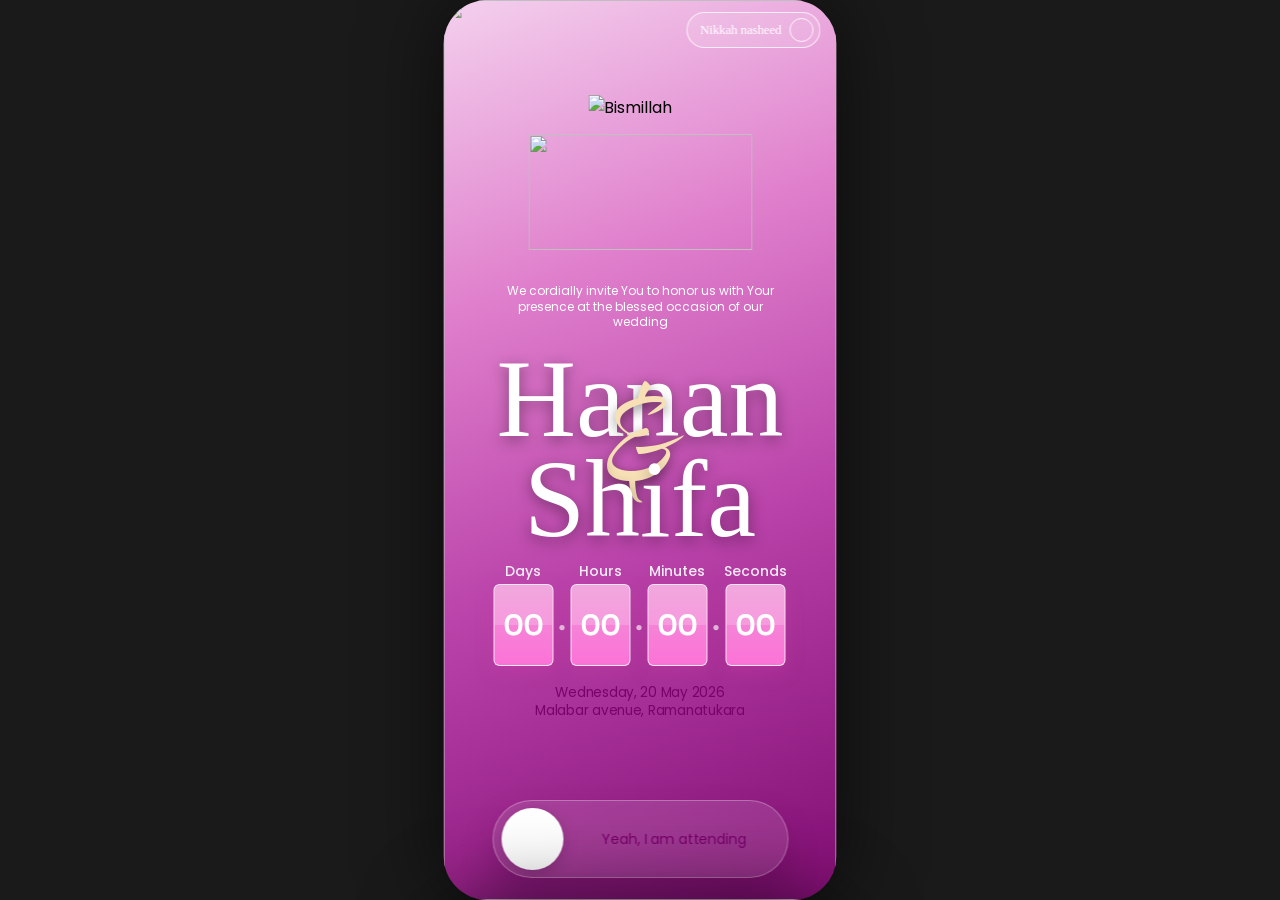
==== index.html @ 97c7c891 "Update" ====
<!DOCTYPE html>
<html lang="en">
<head>
  <meta charset="UTF-8" />
  <meta name="viewport" content="width=device-width, initial-scale=1.0, maximum-scale=1.0, user-scalable=no" />
  <meta name="theme-color" content="#f5c6e8" />
  <title>Hanan &amp; Shifa | Wedding Invitation</title>
  <link rel="preconnect" href="https://fonts.googleapis.com">
  <link rel="preconnect" href="https://fonts.gstatic.com" crossorigin>
  <link href="https://fonts.googleapis.com/css2?family=Comforter&family=Poppins:wght@300;400;500;600&family=Sora:wght@600&display=swap" rel="stylesheet">
  <link rel="stylesheet" href="css/wedding.css" />
</head>
<body>

  <!-- ═══════════════════════════════════════
       PAGE 1 — SPLASH / HERO
  ═══════════════════════════════════════ -->
  <section id="splash" class="page">

    <div class="splash-bg">
      <img src="assets/splash-bg.jpg" alt="" aria-hidden="true" class="splash-bg-img" />
      <div class="splash-overlay"></div>
    </div>

    <!-- Music pill (top-right) -->
    <button class="music-pill" id="musicPill" aria-label="Play Nikkah Nasheed">
      <span class="music-pill-label">Nikkah nasheed</span>
      <span class="music-pill-btn">
        <i data-lucide="music-2" class="mp-icon icon-play" width="12" height="12"></i>
        <i data-lucide="pause" class="mp-icon icon-pause" width="12" height="12"></i>
      </span>
    </button>

    <!-- Bismillah calligraphy — Figma y=80, w=104 -->
    <div class="bismillah splash-enter" style="--delay:0.15s">
      <img src="assets/bismillah.svg" alt="Bismillah ir-Rahman ir-Raheem" class="bismillah-img" />
    </div>

    <!-- Malayalam title logo — Figma y=119, w=224, h=116 -->
    <div class="splash-title-logo splash-enter" style="--delay:0.3s">
      <img src="assets/malayalam-logo.svg" alt="" class="splash-title-img" />
    </div>

    <!-- Invite text — Figma y=268, Poppins 12px -->
    <p class="splash-invite splash-enter" style="--delay:0.4s">
      We cordially invite You to honor us with Your presence at the blessed occasion of our wedding
    </p>

    <!-- Groom name — Figma y=314, Astonia Regular ~40px -->
    <div class="splash-groom splash-enter" style="--delay:0.5s">
      <span>Hanan</span>
    </div>

    <!-- "&" badge -->
    <div class="splash-weds-wrap splash-enter" style="--delay:0.6s">
      <span class="splash-weds">&amp;</span>
    </div>

    <!-- Bride name — Figma y=437, Astonia Regular ~40px -->
    <p class="splash-bride splash-enter" style="--delay:0.65s">Shifa</p>

    <!-- Countdown timer — Figma y=526 -->
    <div class="countdown splash-enter" id="countdown" style="--delay:0.8s">
      <div class="count-unit">
        <span class="count-label">Days</span>
        <div class="count-box"><span id="cd-days">00</span></div>
      </div>
      <span class="count-sep">
        <svg width="7" height="7" viewBox="0 0 8 8"><circle cx="4" cy="4" r="3" fill="white" opacity="0.7"/></svg>
      </span>
      <div class="count-unit">
        <span class="count-label">Hours</span>
        <div class="count-box"><span id="cd-hours">00</span></div>
      </div>
      <span class="count-sep">
        <svg width="7" height="7" viewBox="0 0 8 8"><circle cx="4" cy="4" r="3" fill="white" opacity="0.7"/></svg>
      </span>
      <div class="count-unit">
        <span class="count-label">Minutes</span>
        <div class="count-box"><span id="cd-mins">00</span></div>
      </div>
      <span class="count-sep">
        <svg width="7" height="7" viewBox="0 0 8 8"><circle cx="4" cy="4" r="3" fill="white" opacity="0.7"/></svg>
      </span>
      <div class="count-unit">
        <span class="count-label">Seconds</span>
        <div class="count-box"><span id="cd-secs">00</span></div>
      </div>
    </div>

    <!-- Date + venue — Figma y=646/666 -->
    <div class="event-meta splash-enter" style="--delay:1s">
      <p class="event-date">Wednesday, 20 May 2026</p>
      <p class="event-venue">Malabar avenue, Ramanatukara</p>
    </div>

    <!-- Swipe CTA -->
    <div class="swipe-wrap splash-enter" style="--delay:1.2s">
      <div class="swipe-track" id="swipeTrack" role="button" aria-label="Swipe right to confirm attendance">
        <div class="swipe-thumb" id="swipeThumb">
          <i data-lucide="chevron-right" width="28" height="28" style="color:#780269"></i>
        </div>
        <span class="swipe-label" id="swipeLabel">Yeah, I am attending</span>
        <div class="swipe-fill" id="swipeFill"></div>
      </div>
    </div>

    <!-- Floating petals -->
    <div class="petals" aria-hidden="true">
      <span class="petal" style="--x:10%;--delay:0s;--dur:6s"></span>
      <span class="petal" style="--x:25%;--delay:1.5s;--dur:7s"></span>
      <span class="petal" style="--x:50%;--delay:0.8s;--dur:8s"></span>
      <span class="petal" style="--x:70%;--delay:2s;--dur:5.5s"></span>
      <span class="petal" style="--x:85%;--delay:0.3s;--dur:7.5s"></span>
    </div>

  </section>

  <!-- ═══════════════════════════════════════
       PAGE 2 — DETAILS
  ═══════════════════════════════════════ -->
  <section id="details" class="page page-details" aria-hidden="true">

    <!-- Hero top -->
    <div class="details-hero">
      <img src="assets/details-hero-bg.jpg" alt="" aria-hidden="true" class="details-hero-bg" />
      <div class="details-hero-overlay"></div>

      <!-- Music pill -->
      <button class="music-pill music-pill-details" id="musicPillDetails" aria-label="Toggle music">
        <span class="music-pill-label">Nikkah nasheed</span>
        <span class="music-pill-btn">
          <i data-lucide="music-2" class="mp-icon icon-play" width="12" height="12"></i>
          <i data-lucide="pause" class="mp-icon icon-pause" width="12" height="12"></i>
        </span>
      </button>

      <!-- Groom name — Astonia Regular, centered -->
      <div class="dh-groom">
        <span>Hanan</span>
      </div>

      <!-- "&" badge -->
      <div class="dh-weds-wrap">
        <span class="dh-weds">&amp;</span>
      </div>

      <!-- Bride name — Astonia Regular, centered -->
      <p class="dh-bride">Shifa</p>

      <!-- Sparkle divider -->
      <div class="dh-divider-row">
        <div class="dh-divider-line"></div>
        <span class="dh-sparkle-star">✦</span>
        <div class="dh-divider-line"></div>
      </div>
    </div>

    <!-- Scrollable content card -->
    <div class="details-sheet">

      <!-- Save the date card -->
      <div class="save-date-card">
        <div class="sdt-ornament">
          <div class="sdt-line"></div>
          <span class="sdt-sparkle">✦</span>
          <div class="sdt-line"></div>
        </div>
        <p class="sdt-eyebrow">Save the Date</p>
        <p class="sdt-date">Wednesday, 20 May 2026</p>
        <p class="sdt-venue-hint">NK Auditorium, Alanallur</p>
        <a href="https://calendar.google.com/calendar/render?action=TEMPLATE&text=Hanan+%26+Shifa+Wedding&dates=20260520T120000Z/20260520T150000Z&details=Nikah+ceremony&location=NK+Auditorium,+Alanallur" target="_blank" class="sdt-cal-btn" rel="noopener">
          <i data-lucide="calendar" width="15" height="15"></i>
          Add to Calendar
        </a>
      </div>

      <!-- ── Venue ── -->
      <div class="card-section stagger-child">
        <h2 class="section-heading">Venue</h2>
        <div class="info-card venue-elegant">
          <div class="venue-top">
            <div class="venue-pin-circle">
              <i data-lucide="map-pin" width="18" height="18"></i>
            </div>
            <div class="venue-text">
              <h3 class="venue-name">NK Auditorium</h3>
              <p class="venue-addr">Alanallur, Palakkad · Kerala, India</p>
            </div>
          </div>
          <div class="venue-sep"></div>
          <div class="venue-time">
            <i data-lucide="clock" width="14" height="14" style="color:#516271"></i>
            <span>5:30 PM – 8:30 PM · Wednesday, 20 May 2026</span>
          </div>
          <a href="https://www.google.com/maps/place/NK+Auditorium/@11.0165464,76.3428515,14333m/data=!3m1!1e3!4m10!1m2!2m1!1salanallur+auditorium!3m6!1s0x3ba7d3686f587205:0x6445c3e30ff74d27!8m2!3d11.0065785!4d76.3511181!15sChRhbGFuYWxsdXIgYXVkaXRvcml1bVoWIhRhbGFuYWxsdXIgYXVkaXRvcml1bZIBCmF1ZGl0b3JpdW2aASNDaFpEU1VoTk1HOW5TMFZKUTBGblNVTmxjazQyYzAxQkVBReABAPoBBAgAEEc!16s%2Fg%2F124yqxq66?entry=ttu&g_ep=EgoyMDI2MDcwNi4wIKXMDSoASAFQAw%3D%3D" target="_blank" rel="noopener" class="directions-btn-full">
            <i data-lucide="navigation" width="15" height="15"></i>
            Get Directions
          </a>
        </div>
      </div>

      <!-- ── For Enquiry ── -->
      <div class="card-section stagger-child">
        <h2 class="section-heading">For Enquiry</h2>

        <div class="info-card contact-full">
          <div class="contact-meta">
            <h3 class="contact-name">Ibrahim Khan</h3>
            <p class="contact-role">Event Manager</p>
            <a href="tel:+919876543210" class="contact-phone">+91 9876 543 210</a>
          </div>
          <a href="tel:+919876543210" class="phone-btn primary" aria-label="Call Ibrahim Khan">
            <i data-lucide="phone" width="20" height="20"></i>
          </a>
        </div>

        <div class="contact-grid">
          <div class="info-card contact-center">
            <h3 class="contact-name">Zainab Ali</h3>
            <p class="contact-role">Catering Lead</p>
            <a href="tel:+919876543211" class="contact-phone">+91 9876 543 211</a>
            <a href="tel:+919876543211" class="phone-btn outline" aria-label="Call Zainab Ali">
              <svg width="20" height="20" viewBox="0 0 24 24" fill="none" stroke="currentColor" stroke-width="1.8" stroke-linecap="round" stroke-linejoin="round">
                <path d="M22 16.92v3a2 2 0 01-2.18 2 19.79 19.79 0 01-8.63-3.07 19.5 19.5 0 01-6-6 19.79 19.79 0 01-3.07-8.67A2 2 0 014 2h3a2 2 0 012 1.72c.127.96.361 1.903.7 2.81a2 2 0 01-.45 2.11L8.09 9.91a16 16 0 006 6l1.27-1.27a2 2 0 012.11-.45c.907.339 1.85.573 2.81.7A2 2 0 0122 16.92z"/>
              </svg>
            </a>
          </div>
          <div class="info-card contact-center">
            <h3 class="contact-name">Omar Farooq</h3>
            <p class="contact-role">Transport Co-ordinator</p>
            <a href="tel:+919876543212" class="contact-phone">+91 9876 543 212</a>
            <a href="tel:+919876543212" class="phone-btn outline" aria-label="Call Omar Farooq">
              <svg width="20" height="20" viewBox="0 0 24 24" fill="none" stroke="currentColor" stroke-width="1.8" stroke-linecap="round" stroke-linejoin="round">
                <path d="M22 16.92v3a2 2 0 01-2.18 2 19.79 19.79 0 01-8.63-3.07 19.5 19.5 0 01-6-6 19.79 19.79 0 01-3.07-8.67A2 2 0 014 2h3a2 2 0 012 1.72c.127.96.361 1.903.7 2.81a2 2 0 01-.45 2.11L8.09 9.91a16 16 0 006 6l1.27-1.27a2 2 0 012.11-.45c.907.339 1.85.573 2.81.7A2 2 0 0122 16.92z"/>
              </svg>
            </a>
          </div>
        </div>
      </div>

      <!-- ── How to Reach ── -->
      <div class="card-section stagger-child">
        <h2 class="section-heading">How to Reach</h2>
        <div class="transport-accordion">

          <div class="accordion-item">
            <button class="accordion-header" aria-expanded="false">
              <span class="transport-icon">
                <i data-lucide="plane" width="20" height="20"></i>
              </span>
              <span class="transport-title">By Air</span>
              <i data-lucide="chevron-down" class="accordion-chevron" width="18" height="18"></i>
            </button>
            <div class="accordion-body">
              <div class="accordion-inner">
                <ul class="transport-list">
                  <li>Nearest airport: <span class="t-highlight">Calicut International Airport (CCJ)</span></li>
                  <li>Distance: <span class="t-highlight">65 km · ~2 hrs drive</span></li>
                  <li>Recommended: App-based taxi or local taxi</li>
                </ul>
              </div>
            </div>
          </div>

          <div class="accordion-item">
            <button class="accordion-header" aria-expanded="false">
              <span class="transport-icon">
                <i data-lucide="train-front" width="20" height="20"></i>
              </span>
              <span class="transport-title">By Train</span>
              <i data-lucide="chevron-down" class="accordion-chevron" width="18" height="18"></i>
            </button>
            <div class="accordion-body">
              <div class="accordion-inner">
                <ul class="transport-list">
                  <li>Nearest station: <span class="t-highlight">Melattur Railway Station</span></li>
                  <li>Distance: <span class="t-highlight">15 km · ~30 min drive</span></li>
                  <li>Recommended: App-based taxi or local auto-rickshaw</li>
                </ul>
              </div>
            </div>
          </div>

          <div class="accordion-item">
            <button class="accordion-header" aria-expanded="false">
              <span class="transport-icon">
                <i data-lucide="bus" width="20" height="20"></i>
              </span>
              <span class="transport-title">By Bus</span>
              <i data-lucide="chevron-down" class="accordion-chevron" width="18" height="18"></i>
            </button>
            <div class="accordion-body">
              <div class="accordion-inner">
                <ul class="transport-list">
                  <li>Nearest bus stand: <span class="t-highlight">Alanallur Bus Stand</span></li>
                  <li>Distance: <span class="t-highlight">1 km · ~3 min drive</span></li>
                  <li>Recommended: Local auto-rickshaw or walking</li>
                </ul>
              </div>
            </div>
          </div>

        </div>
      </div>

      <!-- ── Photo Gallery ── -->
      <div class="card-section">
        <h2 class="section-heading">Photo Gallery</h2>
        <div class="info-card selfie-card">

          <!-- Gradient header with animated face-scan rings -->
          <div class="selfie-header">
            <div class="selfie-scan-wrap">
              <span class="kwik-ring kwik-ring-1"></span>
              <span class="kwik-ring kwik-ring-2"></span>
              <i data-lucide="scan-face" width="28" height="28" class="kwik-face-icon"></i>
            </div>
          </div>

          <!-- Body -->
          <div class="selfie-body">
            <h3 class="selfie-headline">Your face,<br>your memories</h3>
            <p class="selfie-sub">Take a quick selfie after the wedding and our smart gallery will find every photo you appear in — delivered straight to your phone, no searching needed.</p>

            <input type="file" id="selfieUpload" accept="image/*" style="display: none;" />
            <input type="file" id="liveSelfieUpload" accept="image/*" capture="user" style="display: none;" />
            
            <div class="selfie-buttons">
              <button class="selfie-cta" id="uploadImageBtn">
                <i data-lucide="image" width="17" height="17"></i>
                Upload image
              </button>
              <button class="selfie-cta outline" id="liveSelfieBtn">
                <i data-lucide="camera" width="17" height="17"></i>
                Upload live selfie
              </button>
            </div>
            <div id="selfieResult" style="display: none; margin-top: 15px; font-size: 14px; color: #fff;"></div>

            <p class="selfie-note">Upload a selfie to find your photos!</p>
          </div>

        </div>
      </div>

      <!-- ── Downloads ── -->
      <div class="card-section stagger-child">
        <h2 class="section-heading">Downloads</h2>
        <div class="download-grid">
          <div class="info-card download-card">
            <div class="download-preview">
              <img src="assets/wedding-card.png" alt="Wedding card preview" class="download-thumb" />
            </div>
            <p class="download-label">Wedding card</p>
            <button class="download-btn">Download card</button>
          </div>
          <div class="info-card download-card">
            <div class="download-preview">
              <img src="./save_the_date_thumbnail.png" alt="Save the date video preview" class="download-thumb" />
            </div>
            <p class="download-label">Save the date video</p>
            <button class="download-btn">Download video</button>
          </div>
        </div>
      </div>

      <footer class="wedding-footer">
        <p>With love &amp; prayers</p>
        <p class="footer-names">Hanan &amp; Shifa</p>
      </footer>

    </div><!-- /details-sheet -->
  </section>

  <!-- Background music — place the MP3 at wedding/audio/nikah-nasheed.mp3 -->
  <audio id="bgMusic" loop preload="auto">
    <source src="audio/nikah-nasheed.mp3" type="audio/mpeg" />
  </audio>

  <!-- ── Camera Modal ── -->
  <div id="cameraModal" class="camera-modal" aria-hidden="true">
    <div class="camera-modal-content">
      <div class="camera-header">
        <h3>Take a Selfie</h3>
        <button id="closeCameraBtn" class="close-camera" aria-label="Close camera">
          <i data-lucide="x" width="20" height="20"></i>
        </button>
      </div>
      <div class="camera-view-container">
        <video id="cameraVideo" autoplay playsinline></video>
      </div>
      <div class="camera-controls">
        <button id="captureBtn" class="capture-btn" aria-label="Capture photo">
          <div class="capture-btn-inner"></div>
        </button>
      </div>
      <canvas id="cameraCanvas" style="display: none;"></canvas>
    </div>
  </div>

  <script src="https://unpkg.com/lucide@latest/dist/umd/lucide.min.js"></script>
  <script src="js/wedding.js"></script>
</body>
</html>
---- css/wedding.css ----
/* ══════════════════════════════════════════
   WEDDING WEBSITE — STYLES
   Mohammed Abdul Razak & Henna Shireen
   20 May 2026 · Malabar Avenue Auditorium
══════════════════════════════════════════ */

/* ── Astonia (place Astonia-JRD9m.otf in fonts/) ── */
@font-face {
  font-family: 'Astonia';
  src: url('../fonts/Astonia-JRD9m.otf') format('opentype');
  font-weight: 400;
  font-style: normal;
  font-display: swap;
}

/* ── Apple Garamond (local font files) ───── */
@font-face {
  font-family: 'AppleGaramond';
  src: url('../fonts/AppleGaramond-Light.ttf') format('truetype');
  font-weight: 300; font-style: normal; font-display: swap;
}
@font-face {
  font-family: 'AppleGaramond';
  src: url('../fonts/AppleGaramond-LightItalic.ttf') format('truetype');
  font-weight: 300; font-style: italic; font-display: swap;
}
@font-face {
  font-family: 'AppleGaramond';
  src: url('../fonts/AppleGaramond.ttf') format('truetype');
  font-weight: 400; font-style: normal; font-display: swap;
}
@font-face {
  font-family: 'AppleGaramond';
  src: url('../fonts/AppleGaramond-Italic.ttf') format('truetype');
  font-weight: 400; font-style: italic; font-display: swap;
}
@font-face {
  font-family: 'AppleGaramond';
  src: url('../fonts/AppleGaramond-Bold.ttf') format('truetype');
  font-weight: 700; font-style: normal; font-display: swap;
}
@font-face {
  font-family: 'AppleGaramond';
  src: url('../fonts/AppleGaramond-BoldItalic.ttf') format('truetype');
  font-weight: 700; font-style: italic; font-display: swap;
}

/* ── Design Tokens ───────────────────────── */
:root {
  --primary:      #780269;
  --primary-dark: #5a0050;
  --pink-light:   #ed94d5;
  --pink-dark:    #fc72d7;
  --text-dark:    #171717;
  --text-body:    #516271;
  --card-bg:      #f6f6f6;
  --border:       #e3e3e3;

  --font-serif:    'AppleGaramond', 'Apple Garamond', 'Cormorant Garamond', Garamond, Georgia, serif;
  --font-sans:     'Poppins', -apple-system, BlinkMacSystemFont, sans-serif;
  --font-astonia:  'Astonia', 'AppleGaramond', Georgia, serif;
  --font-comforter: 'Comforter', cursive;

  --radius-sm:    6px;
  --radius-md:    12px;
  --radius-pill:  999px;

  --shadow-float: 0 18px 32px rgba(82,0,72,0.28);
  --ease-ios:     cubic-bezier(0.32, 0.72, 0, 1);
}

/* ── Reset ───────────────────────────────── */
*, *::before, *::after { box-sizing: border-box; margin: 0; padding: 0; }
html, body {
  height: 100%; height: 100dvh;
  overflow: hidden;
  font-family: var(--font-sans);
  -webkit-font-smoothing: antialiased;
  background: #e8b4df;
}
a { text-decoration: none; color: inherit; }
button { border: none; background: none; cursor: pointer; font-family: inherit; }
img { display: block; }

/* ════════════════════════════════════════════
   PAGE STACK
════════════════════════════════════════════ */
.page {
  position: fixed;
  inset: 0;
  width: 100%;
  height: 100%;
  height: 100dvh;
}

/* Details starts off-screen below */
#details {
  overflow-y: auto;
  -webkit-overflow-scrolling: touch;
  overscroll-behavior: contain;
  transform: translateY(100%);
  transition: transform 0.9s var(--ease-ios);
}
#details.revealed { transform: translateY(0); }
#details::-webkit-scrollbar { width: 0; }

/* ════════════════════════════════════════════
   SPLASH PAGE — ABSOLUTE LAYOUT
   Pixel positions match Figma frame (393×862)
════════════════════════════════════════════ */
#splash { display: block; overflow: hidden; }

/* ── Background ──────────────────────────── */
.splash-bg {
  position: absolute;
  inset: 0;
  z-index: 0;
  /* Gradient fallback if image fails to load */
  background: linear-gradient(160deg, #f5d5ef 0%, #e080cc 30%, #b840a8 60%, #780269 100%);
}
.splash-bg-img {
  width: 100%;
  height: 100%;
  object-fit: cover;
  object-position: center top;
}
.splash-overlay {
  position: absolute;
  inset: 0;
  background: linear-gradient(180deg,
    rgba(220,130,210,0.06) 0%,
    rgba(220,130,210,0.04) 60%,
    rgba(200,100,190,0.12) 100%);
}

/* ── Z-layer for all content ─────────────── */
#splash > *:not(.splash-bg):not(.petals) {
  position: absolute;
  z-index: 2;
}

/* ── Music Pill (top-right) ──────────────── */
.music-pill {
  top: calc(max(env(safe-area-inset-top, 0px), 4px) + 8px);
  right: 16px;
  display: flex;
  align-items: center;
  gap: 8px;
  padding: 5px 6px 5px 12px;
  border-radius: var(--radius-pill);
  border: 1px solid rgba(255,255,255,0.75);
  background: rgba(255,255,255,0.12);
  backdrop-filter: blur(10px);
  -webkit-backdrop-filter: blur(10px);
  color: #fff;
  transition: background 0.25s;
}
.music-pill:active { background: rgba(255,255,255,0.22); }
.music-pill-label {
  font-family: var(--font-serif);
  font-size: 13px;
  font-weight: 400;
  letter-spacing: -0.01em;
  white-space: nowrap;
}
.music-pill-btn {
  display: flex;
  align-items: center;
  justify-content: center;
  width: 24px;
  height: 24px;
  border-radius: 50%;
  border: 0.75px solid rgba(255,255,255,0.85);
  flex-shrink: 0;
}
/* Icon toggle */
.music-pill .icon-play   { display: block; }
.music-pill .icon-pause  { display: none; }
.music-pill.playing .icon-play   { display: none; }
.music-pill.playing .icon-pause  { display: block; animation: breathe 2s ease-in-out infinite; }

@keyframes breathe {
  0%,100% { opacity: 1; }
  50%      { opacity: 0.55; }
}

/* ── Bismillah ───────────────────────────── */
/*  Figma: y=80, w=104, h=27                   */
.bismillah {
  top: calc(max(env(safe-area-inset-top, 0px), 54px) + 41px); /* Figma y=80 + 15 breathing */
  left: 50%;
  transform: translateX(-50%);
  width: 104px;
  height: 27px;
}
.bismillah-img {
  width: 104px;
  height: 27px;
  object-fit: contain;
  object-position: center;
}

/* ── Malayalam title logo ────────────────── */
/*  Figma: y=119, w=224, h=116                 */
.splash-title-logo {
  top: calc(max(env(safe-area-inset-top, 0px), 54px) + 80px); /* Figma y=119 + 15 */
  left: 50%;
  transform: translateX(-50%);
  width: 224px;
  height: 116px;
}
.splash-title-img {
  width: 224px;
  height: 116px;
  object-fit: contain;
}

/* ── Invite text ─────────────────────────── */
/*  Figma: y=268, Poppins Regular 12px         */
.splash-invite {
  top: calc(max(env(safe-area-inset-top, 0px), 54px) + 229px); /* Figma y=268 + 15 */
  left: 50%;
  transform: translateX(-50%);
  width: min(298px, calc(100% - 32px));
  font-family: var(--font-sans);
  font-size: 12px;
  font-weight: 400;
  color: #fff;
  text-align: center;
  line-height: 1.3;
}

/* ── Groom name ──────────────────────────── */
/*  Figma: y=314, Astonia Regular ~40px        */
.splash-groom {
  top: calc(max(env(safe-area-inset-top, 0px), 54px) + 290px); /* Pushed down to clear the invite text */
  left: 50%;
  transform: translateX(-50%);
  display: flex;
  flex-direction: column;
  align-items: center;
  font-family: var(--font-astonia);
  font-size: clamp(70px, 18vw, 110px); /* Massive font size */
  font-weight: 400;
  color: #fff;
  text-align: center;
  line-height: 1;
  white-space: nowrap;
  z-index: 2;
  text-shadow: 0 4px 15px rgba(0, 0, 0, 0.4);
}

.splash-weds-wrap {
  top: calc(max(env(safe-area-inset-top, 0px), 54px) + 340px); /* Very tight gap */
  left: 50%;
  transform: translateX(-50%);
  display: flex;
  align-items: center;
  justify-content: center;
  width: auto;
  height: auto;
  z-index: 3;
}
.splash-weds-bar {
  display: none;
}
.splash-weds {
  position: relative;
  font-family: var(--font-comforter);
  font-size: clamp(80px, 22vw, 120px); /* Massive size */
  color: #f7e0b5; /* cream/gold color */
  transform: none; /* Straight position */
  text-shadow: 0 4px 12px rgba(0, 0, 0, 0.5);
  line-height: 1;
  white-space: nowrap;
  z-index: 1;
  animation: none; /* Removed animation */
}

@keyframes pulseWedsBar {
  0%, 100% {
    transform: rotate(-10deg) scale(1);
    box-shadow: 0 4px 12px rgba(249, 0, 163, 0.4), 0 0 15px rgba(249, 0, 163, 0.2);
  }
  50% {
    transform: rotate(-10deg) scale(1.08);
    box-shadow: 0 8px 24px rgba(249, 0, 163, 0.8), 0 0 30px rgba(249, 0, 163, 0.5);
  }
}

@keyframes pulseWedsText {
  0%, 100% {
    transform: rotate(-10deg) scale(1);
    text-shadow: 0 2px 6px rgba(0, 0, 0, 0.2);
  }
  50% {
    transform: rotate(-10deg) scale(1.08);
    text-shadow: 0 4px 10px rgba(0, 0, 0, 0.4), 0 0 20px rgba(255, 255, 255, 0.6);
  }
}

.splash-bride {
  top: calc(max(env(safe-area-inset-top, 0px), 54px) + 390px); /* Very tight gap */
  left: 50%;
  transform: translateX(-50%);
  font-family: var(--font-astonia);
  font-size: clamp(70px, 18vw, 110px);
  font-weight: 400;
  color: #fff;
  text-align: center;
  line-height: 1;
  white-space: nowrap;
  z-index: 2;
  text-shadow: 0 4px 15px rgba(0, 0, 0, 0.4);
}

/* ── Countdown ───────────────────────────── */
/*  Figma: y=526                               */
.countdown {
  top: calc(max(env(safe-area-inset-top, 0px), 54px) + 510px); /* Pushed down to clear the names */
  left: 0; right: 0;
  display: flex;
  align-items: flex-end;
  justify-content: center;
  gap: 5px;
}

.count-unit {
  display: flex;
  flex-direction: column;
  align-items: center;
  gap: 6px;
}
.count-label {
  font-family: var(--font-sans);
  font-size: 14px;
  font-weight: 500;
  color: rgba(255,255,255,0.9);
  letter-spacing: 0;
  line-height: 1;
}
/* Figma: box 59.61×82.4px, gradient pink, border white */
.count-box {
  width: 60px;
  height: 82px;
  border-radius: 6px;
  border: 1px solid rgba(255,255,255,0.8);
  background: linear-gradient(180deg, var(--pink-light) 0%, var(--pink-dark) 100%);
  display: flex;
  align-items: center;
  justify-content: center;
  box-shadow: 0 6px 18px rgba(200,60,160,0.35);
  position: relative;
  overflow: hidden;
  flex-shrink: 0;
}
.count-box::before {
  content: '';
  position: absolute;
  inset: 0 0 50% 0;
  background: rgba(255,255,255,0.18);
  pointer-events: none;
}
/* Figma: Sora SemiBold 28px */
.count-box span {
  font-family: 'Sora', var(--font-sans);
  font-size: 28px;
  font-weight: 600;
  color: #fff;
  letter-spacing: -0.03em;
  position: relative;
  z-index: 1;
}
.count-sep {
  display: flex;
  align-items: center;
  padding-bottom: 35px;
  color: rgba(255,255,255,0.65);
  font-size: 18px;
  line-height: 1;
}

/* ── Event Date / Venue ──────────────────── */
/*  Figma: y=646 (date), y=666 (venue)         */
.event-meta {
  top: calc(max(env(safe-area-inset-top, 0px), 54px) + 630px); /* Pushed down as well */
  left: 0; right: 0;
  text-align: center;
  padding: 0 24px;
}
/* Figma: Poppins Regular 13.366px, color #780269 */
.event-date,
.event-venue {
  font-family: var(--font-sans);
  font-size: 13.5px;
  font-weight: 400;
  color: var(--primary);
  letter-spacing: -0.02em;
  line-height: 1.35;
}

/* ── Swipe CTA ───────────────────────────── */
/*  Figma: centered, y=698, w=296, h=78        */
.swipe-wrap {
  bottom: calc(env(safe-area-inset-bottom, 34px) + 22px); /* Figma y=725 */
  left: 50%;
  transform: translateX(-50%);
  width: min(296px, calc(100% - 48px));
}
.swipe-track {
  position: relative;
  width: 100%;
  height: 78px;
  border-radius: var(--radius-pill);
  background: rgba(255,255,255,0.12);
  backdrop-filter: blur(14px);
  -webkit-backdrop-filter: blur(14px);
  box-shadow: var(--shadow-float);
  border: 1px solid rgba(255,255,255,0.28);
  overflow: hidden;
  user-select: none;
  -webkit-user-select: none;
  touch-action: none;
}
.swipe-fill {
  position: absolute;
  inset: 0;
  border-radius: var(--radius-pill);
  background: linear-gradient(90deg,
    rgba(120,2,105,0.35),
    rgba(252,114,215,0.25));
  width: 0;
}
.swipe-thumb {
  position: absolute;
  left: 8px;
  top: 50%;
  transform: translateY(-50%);
  width: 62px;
  height: 62px;
  border-radius: 50%;
  background: #fff;
  box-shadow: 0 4px 16px rgba(0,0,0,0.18);
  display: flex;
  align-items: center;
  justify-content: center;
  z-index: 2;
  cursor: grab;
  will-change: transform;
}
.swipe-thumb:active { cursor: grabbing; }
.swipe-thumb svg { pointer-events: none; }
.swipe-label {
  position: absolute;
  inset: 0;
  display: flex;
  align-items: center;
  justify-content: center;
  padding-left: 80px;
  padding-right: 12px;
  font-family: var(--font-sans);
  font-size: 14px;
  font-weight: 400;
  color: var(--primary);
  pointer-events: none;
  letter-spacing: -0.01em;
  white-space: nowrap;
  transition: opacity 0.12s;
}
/* Done state */
.swipe-track.done { background: rgba(120,2,105,0.2); }
.swipe-track.done .swipe-thumb { background: var(--primary); }
.swipe-track.done .swipe-thumb svg { stroke: #fff; }
.swipe-track.done .swipe-label { color: #fff; padding-left: 0; font-weight: 500; }

/* ── Petals ──────────────────────────────── */
.petals {
  position: absolute;
  inset: 0;
  pointer-events: none;
  overflow: hidden;
  z-index: 1;
}
.petal {
  position: absolute;
  left: var(--x);
  top: -24px;
  width: 9px;
  height: 13px;
  background: radial-gradient(ellipse,
    rgba(255,210,235,0.75),
    rgba(240,140,200,0.35));
  border-radius: 50% 0 50% 0;
  animation: petalFall var(--dur) linear var(--delay) infinite;
}
@keyframes petalFall {
  0%   { transform: translateY(0) rotate(0deg);    opacity: 0; }
  8%   { opacity: 0.75; }
  90%  { opacity: 0.45; }
  100% { transform: translateY(105vh) rotate(380deg); opacity: 0; }
}

/* ── Entrance animations ─────────────────── */
/* Uses `translate` (individual property) so it composes with
   `transform: translateX(-50%)` centering without conflict   */
.splash-enter {
  opacity: 0;
  animation: splashFadeIn 0.75s ease var(--delay, 0s) forwards;
}
@keyframes splashFadeIn {
  from { opacity: 0; translate: 0 14px; }
  to   { opacity: 1; translate: 0 0; }
}

/* mp-icon: hide/show via play/pause toggle */
.mp-icon { display: block; }

/* Splash exit */
#splash.exit {
  pointer-events: none;
  animation: splashExit 0.9s var(--ease-ios) forwards;
}
@keyframes splashExit {
  to { opacity: 0.2; transform: scale(0.95); }
}

/* Count flip */
.count-box span.flip {
  animation: countFlip 0.3s ease;
}
@keyframes countFlip {
  0%  { transform: scaleY(1); }
  45% { transform: scaleY(0); opacity: 0; }
  55% { transform: scaleY(0); opacity: 0; }
  100%{ transform: scaleY(1); opacity: 1; }
}

/* ════════════════════════════════════════════
   DETAILS PAGE
════════════════════════════════════════════ */
#details { background: #fff; }

/* ── Hero header ─────────────────────────── */
.details-hero {
  position: relative;
  width: 100%;
  height: 320px;
  overflow: hidden;
  flex-shrink: 0;
  /* Gradient fallback if image fails to load */
  background: linear-gradient(160deg, #d490c4 0%, #a03898 50%, #780269 100%);
}
.details-hero-bg {
  position: absolute;
  left: 0; right: 0;
  top: -10%;
  width: 100%;
  height: 115%;
  object-fit: cover;
  object-position: center 35%;
}
.details-hero-overlay {
  position: absolute;
  inset: 0;
  background: linear-gradient(180deg,
    rgba(180,80,160,0.05) 0%,
    rgba(180,80,160,0.08) 100%);
}

/* Music pill on details page */
.music-pill-details {
  position: absolute;
  top: calc(max(env(safe-area-inset-top, 0px), 12px) + 8px);
  right: 16px;
  z-index: 10;
}

/* ── Details hero names — same style as splash ── */

/* Groom: Mohammed + Abdul Razak, centered */
.dh-groom {
  position: absolute;
  left: 50%;
  top: 90px;
  transform: translateX(-50%);
  display: flex;
  flex-direction: column;
  align-items: center;
  font-family: var(--font-astonia);
  font-size: clamp(70px, 18vw, 110px); /* Massive font size */
  font-weight: 400;
  color: #fff;
  text-align: center;
  line-height: 1;
  white-space: nowrap;
  z-index: 2;
  text-shadow: 0 4px 15px rgba(0, 0, 0, 0.4);
}

/* "weds" badge */
.dh-weds-wrap {
  position: absolute;
  left: 50%;
  top: 140px; /* Very tight spacing */
  transform: translateX(-50%);
  display: flex;
  align-items: center;
  justify-content: center;
  width: auto;
  height: auto;
  z-index: 3;
}
.dh-weds-bar {
  display: none;
}
.dh-weds {
  position: relative;
  font-family: var(--font-comforter);
  font-size: clamp(80px, 22vw, 120px); /* Massive size */
  color: #f7e0b5;
  transform: none; /* Straight position */
  text-shadow: 0 4px 12px rgba(0, 0, 0, 0.5);
  line-height: 1;
  white-space: nowrap;
  z-index: 1;
  animation: none; /* Removed animation */
}

.dh-bride {
  position: absolute;
  left: 50%;
  top: 190px; /* Very tight spacing */
  transform: translateX(-50%);
  font-family: var(--font-astonia);
  font-size: clamp(70px, 18vw, 110px);
  font-weight: 400;
  color: #fff;
  text-align: center;
  line-height: 1;
  white-space: nowrap;
  z-index: 2;
  text-shadow: 0 4px 15px rgba(0, 0, 0, 0.4);
}

/* Sparkle divider */
.dh-divider-row {
  position: absolute;
  left: 50%;
  top: 238px;
  transform: translateX(-50%);
  width: min(220px, calc(100% - 100px));
  display: flex;
  align-items: center;
  gap: 10px;
  z-index: 2;
}
.dh-divider-line {
  flex: 1;
  height: 1px;
  background: rgba(255,255,255,0.45);
}
.dh-sparkle-star {
  color: rgba(255,255,255,0.8);
  font-size: 14px;
  line-height: 1;
  flex-shrink: 0;
}

/* ── White scrollable sheet ──────────────── */
.details-sheet {
  background: #fff;
  border-radius: 24px 24px 0 0;
  margin-top: -40px;
  padding: 0 16px calc(env(safe-area-inset-bottom, 24px) + 48px);
  min-height: calc(100dvh - 280px);
}

/* ── Save the Date card ──────────────────────── */
.save-date-card {
  display: flex;
  flex-direction: column;
  align-items: center;
  text-align: center;
  gap: 5px;
  padding: 22px 20px 20px;
  margin: 10px 0 16px;
  background: linear-gradient(160deg, rgba(120,2,105,0.04) 0%, #fff 55%);
  border: 0.75px solid rgba(162,95,153,0.22);
  border-radius: 18px;
  box-shadow: 0 8px 28px rgba(0,0,0,0.08), 0 2px 8px rgba(120,2,105,0.06);
  position: relative;
  z-index: 5;
}
.sdt-ornament {
  display: flex;
  align-items: center;
  gap: 10px;
  width: 150px;
  margin-bottom: 4px;
}
.sdt-line {
  flex: 1;
  height: 1px;
  background: rgba(120,2,105,0.22);
}
.sdt-sparkle {
  color: var(--primary);
  font-size: 12px;
  opacity: 0.65;
  line-height: 1;
}
.sdt-eyebrow {
  font-family: var(--font-serif);
  font-size: 13px;
  font-style: italic;
  font-weight: 400;
  color: var(--text-body);
  letter-spacing: 0.03em;
}
.sdt-date {
  font-family: var(--font-serif);
  font-size: 21px;
  font-weight: 400;
  color: var(--text-dark);
  letter-spacing: -0.01em;
  line-height: 1.2;
  margin-top: 2px;
}
.sdt-venue-hint {
  font-size: 12px;
  color: var(--text-body);
  line-height: 1.4;
}
.sdt-cal-btn {
  display: inline-flex;
  align-items: center;
  gap: 8px;
  padding: 11px 24px;
  margin-top: 10px;
  border-radius: var(--radius-pill);
  background: var(--primary);
  color: #fff;
  font-family: var(--font-sans);
  font-size: 13px;
  font-weight: 400;
  white-space: nowrap;
  transition: background 0.2s, transform 0.15s;
}
.sdt-cal-btn:active { background: var(--primary-dark); transform: scale(0.97); }

/* ── Section heading ─────────────────────── */
.card-section { margin-top: 22px; }
.section-heading {
  font-family: var(--font-serif);
  font-size: 18px;
  font-weight: 400;
  color: var(--text-dark);
  letter-spacing: -0.02em;
  margin-bottom: 10px;
}

/* ── Base info card ──────────────────────── */
.info-card {
  background: var(--card-bg);
  border-radius: var(--radius-md);
  padding: 18px 20px;
}

/* ── Venue card — elegant redesign ───────── */
.venue-elegant { display: flex; flex-direction: column; gap: 0; }
.venue-top {
  display: flex;
  align-items: flex-start;
  gap: 14px;
}
.venue-pin-circle {
  width: 44px; height: 44px; border-radius: 50%;
  background: rgba(120,2,105,0.09);
  display: flex; align-items: center; justify-content: center;
  flex-shrink: 0;
  color: var(--primary);
}
.venue-text { display: flex; flex-direction: column; gap: 5px; flex: 1; }
.venue-name {
  font-family: var(--font-serif);
  font-size: 20px; font-weight: 400;
  color: var(--text-dark);
  letter-spacing: -0.025em;
  line-height: 1.2;
}
.venue-addr {
  font-size: 12px; color: var(--text-body); line-height: 1.45;
}
.venue-sep {
  height: 1px;
  background: var(--border);
  margin: 14px 0;
}
.venue-time {
  display: flex; align-items: center; gap: 7px;
  font-size: 12px; color: var(--text-dark);
  margin-bottom: 16px;
}
.directions-btn-full {
  display: flex;
  align-items: center;
  justify-content: center;
  gap: 8px;
  width: 100%;
  padding: 13px;
  border-radius: var(--radius-pill);
  background: linear-gradient(135deg, var(--primary) 0%, #5a0050 100%);
  color: #fff;
  font-family: var(--font-sans);
  font-size: 14px;
  font-weight: 400;
  transition: opacity 0.2s, transform 0.15s;
}
.directions-btn-full:active { opacity: 0.88; transform: scale(0.97); }

/* ── Contact cards ───────────────────────── */
.contact-full {
  display: flex; align-items: center;
  justify-content: space-between; gap: 16px;
  margin-bottom: 12px;
}
.contact-meta { display: flex; flex-direction: column; gap: 4px; }
.contact-name {
  font-family: var(--font-serif);
  font-size: 22px; font-weight: 400;
  color: var(--text-dark); letter-spacing: -0.025em; line-height: 1.1;
}
.contact-role { font-size: 12px; color: var(--text-body); }
.contact-phone { font-size: 12px; color: var(--primary); font-weight: 400; }
.phone-btn {
  width: 44px; height: 44px; border-radius: 50%;
  display: flex; align-items: center; justify-content: center;
  flex-shrink: 0; transition: transform 0.2s;
}
.phone-btn:active { transform: scale(0.93); }
.phone-btn.primary { background: var(--primary); color: #fff; }
.phone-btn.outline { border: 1px solid var(--primary); color: var(--primary); }

.contact-grid { display: grid; grid-template-columns: 1fr 1fr; gap: 12px; }
.contact-center {
  display: flex; flex-direction: column; align-items: center;
  text-align: center; gap: 4px; padding: 18px 12px 14px;
}
.contact-center .contact-name { font-size: 18px; }
.contact-center .phone-btn { margin-top: 10px; }

/* ── How to Reach — accordion ────────────── */
.transport-accordion { display: flex; flex-direction: column; gap: 8px; }

.accordion-item {
  background: var(--card-bg);
  border-radius: var(--radius-md);
  overflow: hidden;
}
.accordion-header {
  display: flex;
  align-items: center;
  gap: 14px;
  width: 100%;
  padding: 15px 18px;
  background: none;
  cursor: pointer;
  text-align: left;
  transition: background 0.18s;
}
.accordion-header:active { background: rgba(120,2,105,0.05); }
.transport-icon {
  width: 40px; height: 40px; border-radius: 10px;
  background: rgba(120,2,105,0.08);
  display: flex; align-items: center; justify-content: center; flex-shrink: 0;
  color: var(--primary);
  transition: background 0.2s;
}
.accordion-item.open .transport-icon { background: rgba(120,2,105,0.14); }
.transport-title {
  font-size: 15px; font-weight: 500; color: var(--text-dark); flex: 1;
}
.accordion-chevron {
  color: var(--text-body);
  flex-shrink: 0;
  transition: transform 0.32s cubic-bezier(0.32,0.72,0,1);
}
.accordion-item.open .accordion-chevron { transform: rotate(180deg); }

/* CSS grid trick — smooth height animation without JS max-height hacks */
.accordion-body {
  display: grid;
  grid-template-rows: 0fr;
  transition: grid-template-rows 0.32s cubic-bezier(0.32,0.72,0,1);
}
.accordion-item.open .accordion-body {
  grid-template-rows: 1fr;
}
.accordion-inner {
  overflow: hidden;
  padding: 0 18px;
  transition: padding 0.32s cubic-bezier(0.32,0.72,0,1);
}
.accordion-item.open .accordion-inner {
  padding: 0 18px 16px;
}

.transport-list {
  list-style: none;
  display: flex; flex-direction: column; gap: 7px;
  padding: 0;
}
.transport-list li {
  font-size: 13px; color: var(--text-body); line-height: 1.5;
  padding-left: 14px;
  position: relative;
}
.transport-list li::before {
  content: '·';
  position: absolute; left: 0;
  color: var(--primary);
  font-weight: 700;
}
.t-highlight { color: var(--primary); font-weight: 500; }

/* ── Photo Gallery / Selfie card ─────────── */
.selfie-card { padding: 0; overflow: hidden; }

/* Gradient header */
.selfie-header {
  background: linear-gradient(135deg, #c040a0 0%, #780269 100%);
  padding: 22px 20px;
  display: flex;
  align-items: center;
  gap: 14px;
}

/* Animated face-scan rings (shared with selfie) */
.selfie-scan-wrap {
  position: relative;
  width: 54px; height: 54px;
  display: flex; align-items: center; justify-content: center;
  flex-shrink: 0;
}
.kwik-ring {
  position: absolute;
  border-radius: 50%;
  border: 1.5px solid rgba(255,255,255,0.3);
  pointer-events: none;
}
.kwik-ring-1 { width: 54px; height: 54px; animation: kwik-pulse 2.4s ease-in-out infinite; }
.kwik-ring-2 { width: 38px; height: 38px; animation: kwik-pulse 2.4s ease-in-out 0.8s infinite; }
@keyframes kwik-pulse {
  0%, 100% { opacity: 0.25; transform: scale(1); }
  50%       { opacity: 0.7;  transform: scale(1.07); }
}
.kwik-face-icon { color: #fff; position: relative; z-index: 1; }

/* "Coming Soon" badge */
.selfie-coming-tag {
  margin-left: auto;
  color: rgba(255,255,255,0.9);
  font-family: var(--font-sans);
  font-size: 10px; font-weight: 600;
  letter-spacing: 0.08em; text-transform: uppercase;
  background: rgba(255,255,255,0.15);
  padding: 4px 11px; border-radius: var(--radius-pill);
  border: 1px solid rgba(255,255,255,0.22);
}

/* Body */
.selfie-body { padding: 18px 20px 22px; }

.selfie-headline {
  font-family: var(--font-serif);
  font-size: 24px; font-weight: 400;
  color: var(--text-dark);
  line-height: 1.2; letter-spacing: -0.02em;
}
.selfie-sub {
  font-size: 13px; color: var(--text-body);
  line-height: 1.6; margin-top: 9px;
}

.selfie-buttons {
  display: grid;
  gap: 10px;
  width: 100%;
  margin-top: 18px;
}

/* CTA — bright state */
.selfie-cta {
  display: flex; align-items: center; justify-content: center; gap: 8px;
  width: 100%;
  padding: 14px;
  background: var(--primary);
  color: #fff;
  border-radius: var(--radius-pill);
  font-family: var(--font-sans); font-size: 15px; font-weight: 500;
  cursor: pointer;
  border: none;
  transition: background 0.2s, transform 0.15s;
}
.selfie-cta:active {
  background: var(--primary-dark);
  transform: scale(0.98);
}
.selfie-cta.outline {
  background: transparent;
  color: var(--primary);
  border: 1px solid var(--primary);
}
.selfie-cta.outline:active {
  background: rgba(120, 2, 105, 0.05); /* very light primary */
}

.selfie-note {
  font-size: 11px;
  color: var(--text-body);
  text-align: center;
  margin-top: 10px;
  font-style: italic;
  opacity: 0.75;
}

/* ── Downloads ───────────────────────────── */
.download-grid { display: grid; grid-template-columns: 1fr 1fr; gap: 12px; }
.download-card {
  display: flex; flex-direction: column; gap: 10px;
  padding: 10px; align-items: center;
}
.download-preview {
  width: 100%; height: 130px;
  border-radius: var(--radius-sm);
  border: 1px solid var(--border);
  overflow: hidden;
}
.download-thumb { width: 100%; height: 100%; object-fit: cover; }
.download-label { font-size: 12px; color: var(--text-body); width: 100%; }
.download-btn {
  width: 100%; padding: 10px 12px; border-radius: var(--radius-pill);
  background: var(--primary); color: #fff;
  font-size: 13px; font-weight: 400; border: none; cursor: pointer;
  transition: background 0.2s, transform 0.15s;
}
.download-btn:active { background: var(--primary-dark); transform: scale(0.97); }
.download-btn.disabled {
  background: rgba(120,2,105,0.2);
  cursor: not-allowed; transform: none;
}

/* ── Footer ──────────────────────────────── */
.wedding-footer { margin-top: 44px; text-align: center; padding-bottom: 12px; }
.wedding-footer p { font-size: 13px; color: var(--text-body); }
.footer-names {
  font-family: var(--font-serif);
  font-size: 20px !important; font-style: italic;
  color: var(--primary) !important; margin-top: 6px;
}

/* ════════════════════════════════════════════
   RESPONSIVE — COMPACT HEIGHTS (≤820px)
   Fixes swipe-CTA / countdown overlap on
   iPhone mini, 13 mini, small Androids
════════════════════════════════════════════ */
@media (max-height: 820px) {
  /* Scale names down slightly but keep them huge and overlapping */
  .splash-groom, .splash-bride { font-size: clamp(55px, 16vw, 80px); }
  .splash-weds  { font-size: clamp(65px, 18vw, 100px); }

  /* Shrink countdown boxes */
  .count-box       { width: 54px; height: 70px; }
  .count-box span  { font-size: 24px; }
  .count-label     { font-size: 12px; }
  .count-sep       { padding-bottom: 28px; }

  /* Bottom-anchor timer, date, and swipe — they never overlap regardless of height */
  .swipe-wrap {
    bottom: calc(max(env(safe-area-inset-bottom, 0px), 20px) + 16px);
  }
  .event-meta {
    top: auto;
    bottom: calc(max(env(safe-area-inset-bottom, 0px), 20px) + 96px);
    /* = 16px gap + 68px swipe + 12px gap  = 96 */
  }
  .countdown {
    top: auto;
    bottom: calc(max(env(safe-area-inset-bottom, 0px), 20px) + 148px);
    /* = 96px + 36px meta + 16px gap = 148 */
  }

  /* Shrink swipe track */
  .swipe-track  { height: 68px; }
  .swipe-thumb  { width: 54px; height: 54px; }
  .swipe-label  { padding-left: 70px; font-size: 13px; }
  .swipe-track.done .swipe-label { padding-left: 0; }
}

/* ════════════════════════════════════════════
   RESPONSIVE — TINY SCREENS (≤700px, e.g. SE)
════════════════════════════════════════════ */
@media (max-height: 700px) {
  /* Compress the names block upward to give countdown room */
  .splash-invite {
    top: calc(max(env(safe-area-inset-top, 0px), 44px) + 210px);
    font-size: 10px;
  }
  .splash-groom {
    top: calc(max(env(safe-area-inset-top, 0px), 44px) + 225px);
    font-size: clamp(45px, 14vw, 70px);
  }
  .splash-weds-wrap {
    top: calc(max(env(safe-area-inset-top, 0px), 44px) + 265px); /* Tight overlap */
    width: auto; height: auto;
  }
  .splash-weds {
    font-size: clamp(55px, 16vw, 80px);
  }
  .splash-bride {
    top: calc(max(env(safe-area-inset-top, 0px), 44px) + 305px); /* Tight overlap */
    font-size: clamp(45px, 14vw, 70px);
  }
  /* Give countdown a touch more clearance on SE */
  .countdown {
    bottom: calc(max(env(safe-area-inset-bottom, 0px), 16px) + 152px);
  }
}

/* ════════════════════════════════════════════
   DESKTOP — CENTERED PHONE FRAME
════════════════════════════════════════════ */
@media (min-width: 620px) {
  html, body { background: #1a1a1a; }
  .page {
    left: 50% !important; right: auto !important;
    width: 393px !important;
    box-shadow: 0 0 80px rgba(0,0,0,0.6);
    border-radius: 44px;
    overflow: hidden;
    transform: translateX(-50%) !important;
  }
  #details.revealed { transform: translateX(-50%) translateY(0) !important; }
  #details:not(.revealed) { transform: translateX(-50%) translateY(100%) !important; }
}

/* ════════════════════════════════════════════
   PHOTO MODAL
════════════════════════════════════════════ */
.photo-modal {
  position: fixed;
  inset: 0;
  z-index: 9999;
  display: flex;
  align-items: center;
  justify-content: center;
  visibility: hidden;
  opacity: 0;
  transition: opacity 0.3s ease, visibility 0.3s;
}
.photo-modal.active {
  visibility: visible;
  opacity: 1;
}
.photo-modal-overlay {
  position: absolute;
  inset: 0;
  background: rgba(0, 0, 0, 0.7);
  backdrop-filter: blur(4px);
}
.photo-modal-content {
  position: relative;
  background: #fff;
  width: 90%;
  max-width: 500px;
  max-height: 85vh;
  border-radius: var(--radius-md);
  display: flex;
  flex-direction: column;
  overflow: hidden;
  box-shadow: 0 10px 40px rgba(0,0,0,0.2);
  transform: translateY(20px);
  transition: transform 0.3s cubic-bezier(0.32, 0.72, 0, 1);
}
.photo-modal.active .photo-modal-content {
  transform: translateY(0);
}
.photo-modal-header {
  padding: 16px 20px;
  border-bottom: 1px solid var(--border);
  display: flex;
  justify-content: space-between;
  align-items: center;
}
.photo-modal-title {
  font-family: var(--font-astonia);
  font-size: 24px;
  color: var(--primary);
  margin: 0;
}
.photo-modal-close {
  color: var(--text-body);
  transition: color 0.2s;
}
.photo-modal-close:hover {
  color: var(--primary);
}
.photo-modal-body {
  padding: 20px;
  overflow-y: auto;
  flex: 1;
}
.photo-modal-grid {
  display: grid;
  grid-template-columns: repeat(3, 1fr);
  gap: 8px;
}
.photo-item {
  position: relative;
  border-radius: var(--radius-sm);
  overflow: hidden;
  border: 1px solid var(--border);
  aspect-ratio: 1 / 1;
}
.photo-item img {
  width: 100%;
  height: 100%;
  object-fit: cover;
  display: block;
}
.photo-item-dl {
  position: absolute;
  bottom: 6px;
  right: 6px;
  background: rgba(255,255,255,0.9);
  color: var(--primary);
  width: 32px;
  height: 32px;
  border-radius: 50%;
  display: flex;
  align-items: center;
  justify-content: center;
  box-shadow: 0 2px 8px rgba(0,0,0,0.15);
  transition: transform 0.2s;
  border: none;
  cursor: pointer;
}
.photo-item-dl:hover {
  transform: scale(1.1);
}
.photo-item-dl:disabled {
  opacity: 0.7;
  cursor: not-allowed;
  transform: none;
}
.photo-modal-footer {
  padding: 16px 20px;
  border-top: 1px solid var(--border);
  display: flex;
  justify-content: center;
}
.bulk-btn {
  display: flex;
  align-items: center;
  gap: 8px;
  width: 100%;
  justify-content: center;
  background: var(--primary);
  color: white;
  padding: 12px;
  border-radius: var(--radius-sm);
  font-weight: 500;
  transition: background 0.2s;
}

/* ── Camera Modal ───────────────────────────── */
.camera-modal {
  position: fixed; top: 0; left: 0; right: 0; bottom: 0;
  background: rgba(0,0,0,0.85);
  z-index: 1000;
  display: flex; flex-direction: column; align-items: center; justify-content: center;
  opacity: 0; pointer-events: none;
  transition: opacity 0.3s;
}
.camera-modal:not([aria-hidden="true"]) {
  opacity: 1; pointer-events: auto;
}
.camera-modal-content {
  width: 95%; max-width: 400px;
  background: #000;
  border-radius: 28px;
  overflow: hidden;
  display: flex; flex-direction: column;
  position: relative;
  box-shadow: 0 25px 50px -12px rgba(0,0,0,0.5);
  border: 1px solid rgba(255,255,255,0.1);
}
.camera-header {
  position: absolute;
  top: 0; left: 0; right: 0;
  z-index: 10;
  display: flex; justify-content: space-between; align-items: center;
  padding: 20px;
  background: linear-gradient(to bottom, rgba(0,0,0,0.7) 0%, transparent 100%);
  border-bottom: none;
}
.camera-header h3 {
  font-size: 18px; font-weight: 600; color: #fff;
  font-family: var(--font-sans); margin: 0;
  text-shadow: 0 2px 4px rgba(0,0,0,0.5);
}
.close-camera {
  background: rgba(255,255,255,0.2); 
  border: none; padding: 8px;
  border-radius: 50%;
  cursor: pointer; color: #fff;
  display: flex; align-items: center; justify-content: center;
  backdrop-filter: blur(8px);
  -webkit-backdrop-filter: blur(8px);
  transition: background 0.2s;
}
.close-camera:hover {
  background: rgba(255,255,255,0.3);
}
.camera-view-container {
  width: 100%; height: 500px;
  background: #000;
  position: relative;
}
#cameraVideo {
  width: 100%; height: 100%;
  object-fit: cover;
  transform: scaleX(-1); /* Mirror effect */
}
.camera-controls {
  position: absolute;
  bottom: 0; left: 0; right: 0;
  z-index: 10;
  padding: 40px 20px 30px;
  display: flex; justify-content: center; align-items: center;
  background: linear-gradient(to top, rgba(0,0,0,0.8) 0%, transparent 100%);
}
.capture-btn {
  width: 72px; height: 72px;
  border-radius: 50%;
  background: rgba(255,255,255,0.15);
  border: 4px solid #fff;
  display: flex; justify-content: center; align-items: center;
  cursor: pointer; padding: 0;
  transition: transform 0.2s, background 0.2s;
  box-shadow: 0 4px 12px rgba(0,0,0,0.3);
}
.capture-btn:hover {
  background: rgba(255,255,255,0.25);
}
.capture-btn:active { transform: scale(0.92); }
.capture-btn-inner {
  width: 54px; height: 54px;
  border-radius: 50%;
  background: #fff;
  transition: transform 0.2s;
}
.capture-btn:active .capture-btn-inner {
  transform: scale(0.9);
}
.bulk-btn:hover:not(:disabled) {
  background: var(--primary-dark);
}
.bulk-btn:disabled {
  opacity: 0.7;
  cursor: not-allowed;
}
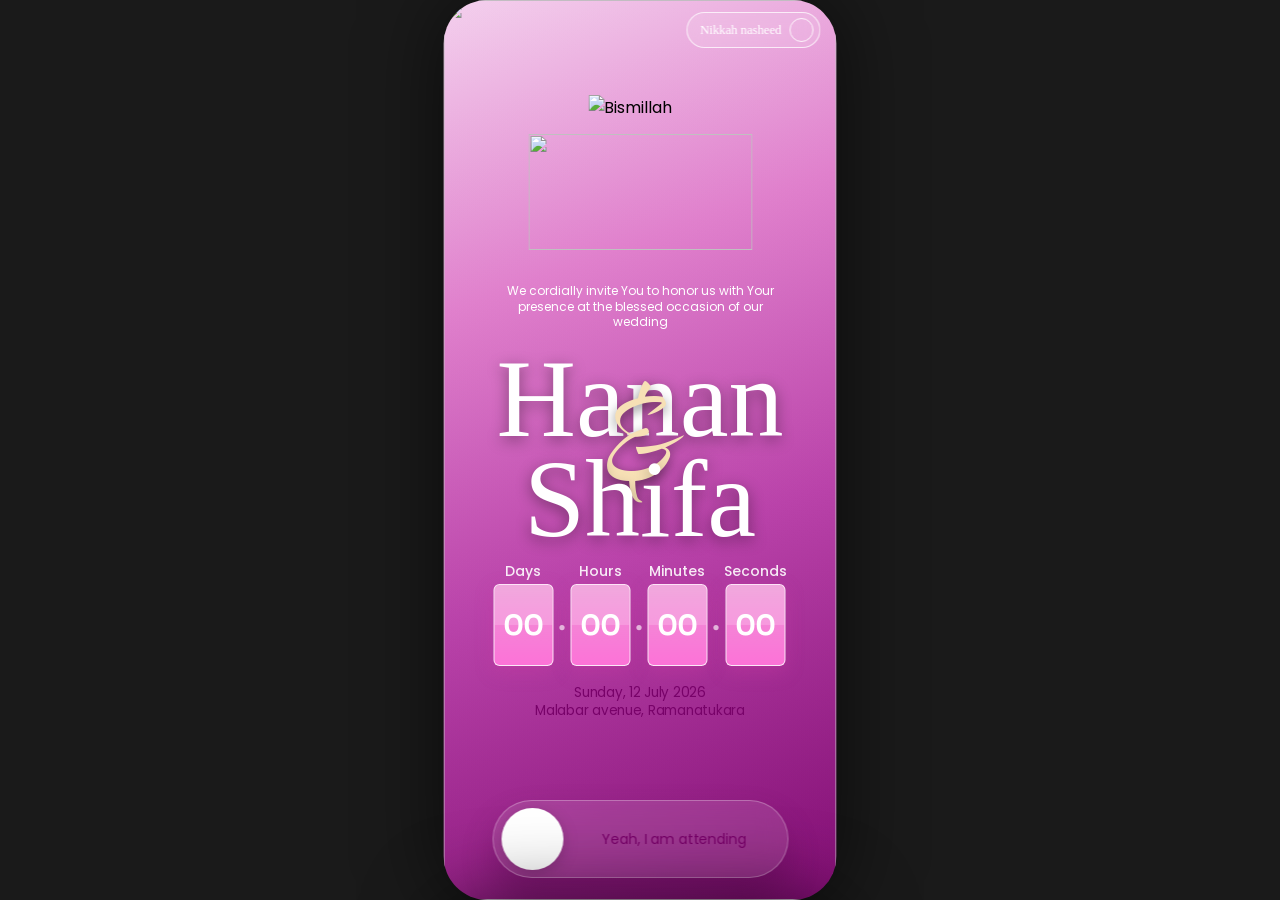
==== commit 447b6d55: "Update project and gallery files" ====
--- a/index.html
+++ b/index.html
@@ -90,7 +90,7 @@
 
     <!-- Date + venue — Figma y=646/666 -->
     <div class="event-meta splash-enter" style="--delay:1s">
-      <p class="event-date">Wednesday, 20 May 2026</p>
+      <p class="event-date">Sunday, 12 July 2026</p>
       <p class="event-venue">Malabar avenue, Ramanatukara</p>
     </div>
 
@@ -167,9 +167,9 @@
           <div class="sdt-line"></div>
         </div>
         <p class="sdt-eyebrow">Save the Date</p>
-        <p class="sdt-date">Wednesday, 20 May 2026</p>
+        <p class="sdt-date">Sunday, 12 July 2026</p>
         <p class="sdt-venue-hint">NK Auditorium, Alanallur</p>
-        <a href="https://calendar.google.com/calendar/render?action=TEMPLATE&text=Hanan+%26+Shifa+Wedding&dates=20260520T120000Z/20260520T150000Z&details=Nikah+ceremony&location=NK+Auditorium,+Alanallur" target="_blank" class="sdt-cal-btn" rel="noopener">
+        <a href="https://calendar.google.com/calendar/render?action=TEMPLATE&text=Hanan+%26+Shifa+Wedding&dates=20260712T040000Z/20260712T070000Z&details=Nikah+ceremony&location=NK+Auditorium,+Alanallur" target="_blank" class="sdt-cal-btn" rel="noopener">
           <i data-lucide="calendar" width="15" height="15"></i>
           Add to Calendar
         </a>
@@ -191,7 +191,7 @@
           <div class="venue-sep"></div>
           <div class="venue-time">
             <i data-lucide="clock" width="14" height="14" style="color:#516271"></i>
-            <span>5:30 PM – 8:30 PM · Wednesday, 20 May 2026</span>
+            <span>9:30 AM – 12:30 PM · Sunday, 12 July 2026</span>
           </div>
           <a href="https://www.google.com/maps/place/NK+Auditorium/@11.0165464,76.3428515,14333m/data=!3m1!1e3!4m10!1m2!2m1!1salanallur+auditorium!3m6!1s0x3ba7d3686f587205:0x6445c3e30ff74d27!8m2!3d11.0065785!4d76.3511181!15sChRhbGFuYWxsdXIgYXVkaXRvcml1bVoWIhRhbGFuYWxsdXIgYXVkaXRvcml1bZIBCmF1ZGl0b3JpdW2aASNDaFpEU1VoTk1HOW5TMFZKUTBGblNVTmxjazQyYzAxQkVBReABAPoBBAgAEEc!16s%2Fg%2F124yqxq66?entry=ttu&g_ep=EgoyMDI2MDcwNi4wIKXMDSoASAFQAw%3D%3D" target="_blank" rel="noopener" class="directions-btn-full">
             <i data-lucide="navigation" width="15" height="15"></i>
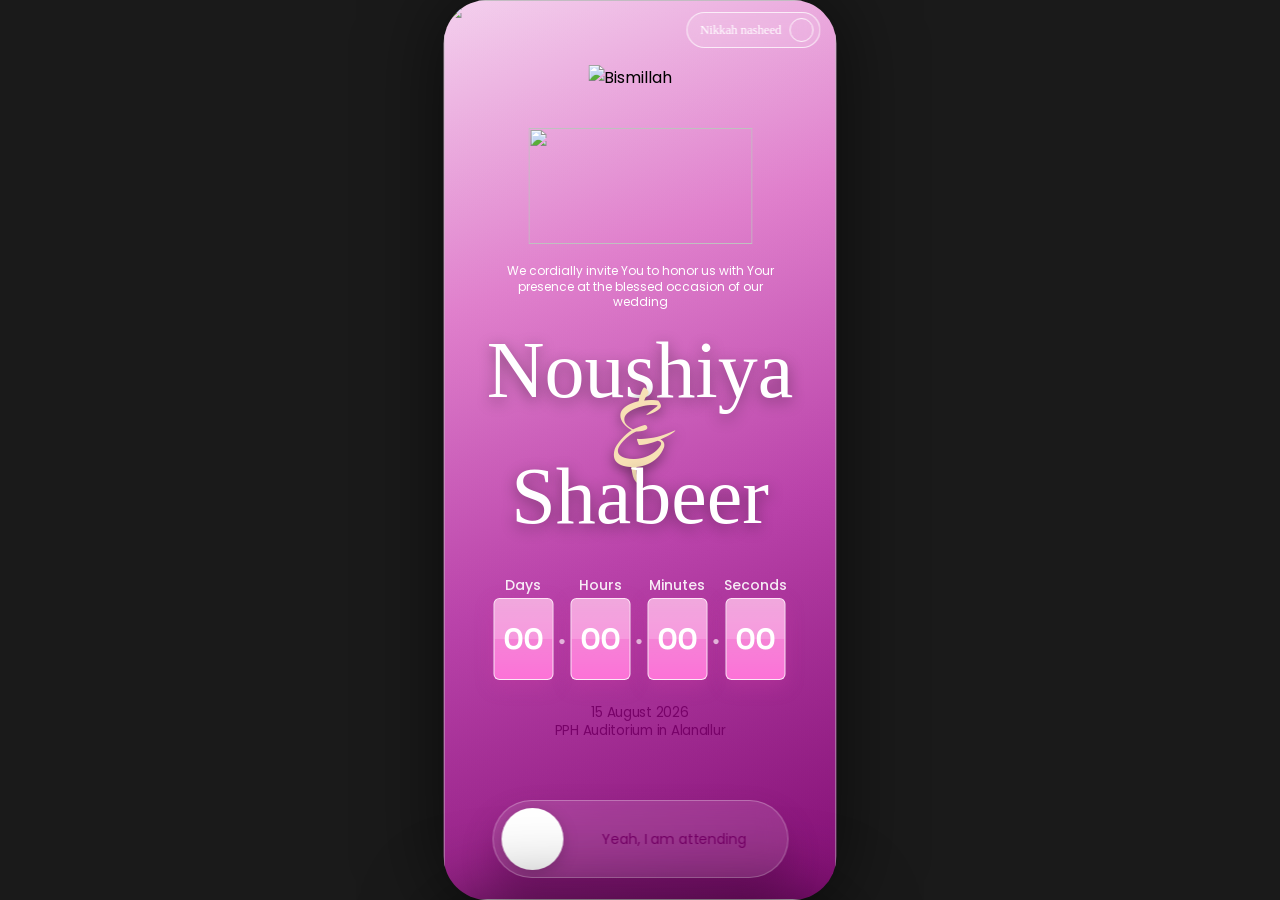
==== commit ad46da00: "Update website details and styling" ====
--- a/index.html
+++ b/index.html
@@ -4,11 +4,11 @@
   <meta charset="UTF-8" />
   <meta name="viewport" content="width=device-width, initial-scale=1.0, maximum-scale=1.0, user-scalable=no" />
   <meta name="theme-color" content="#f5c6e8" />
-  <title>Hanan &amp; Shifa | Wedding Invitation</title>
+  <title>Noushiya &amp; Shabeer | Wedding Invitation</title>
   <link rel="preconnect" href="https://fonts.googleapis.com">
   <link rel="preconnect" href="https://fonts.gstatic.com" crossorigin>
   <link href="https://fonts.googleapis.com/css2?family=Comforter&family=Poppins:wght@300;400;500;600&family=Sora:wght@600&display=swap" rel="stylesheet">
-  <link rel="stylesheet" href="css/wedding.css" />
+  <link rel="stylesheet" href="css/wedding.css?v=3" />
 </head>
 <body>
 
@@ -48,7 +48,7 @@
 
     <!-- Groom name — Figma y=314, Astonia Regular ~40px -->
     <div class="splash-groom splash-enter" style="--delay:0.5s">
-      <span>Hanan</span>
+      <span>Noushiya</span>
     </div>
 
     <!-- "&" badge -->
@@ -57,7 +57,7 @@
     </div>
 
     <!-- Bride name — Figma y=437, Astonia Regular ~40px -->
-    <p class="splash-bride splash-enter" style="--delay:0.65s">Shifa</p>
+    <p class="splash-bride splash-enter" style="--delay:0.65s">Shabeer</p>
 
     <!-- Countdown timer — Figma y=526 -->
     <div class="countdown splash-enter" id="countdown" style="--delay:0.8s">
@@ -90,8 +90,8 @@
 
     <!-- Date + venue — Figma y=646/666 -->
     <div class="event-meta splash-enter" style="--delay:1s">
-      <p class="event-date">Sunday, 12 July 2026</p>
-      <p class="event-venue">Malabar avenue, Ramanatukara</p>
+      <p class="event-date">15 August 2026</p>
+      <p class="event-venue">PPH Auditorium in Alanallur</p>
     </div>
 
     <!-- Swipe CTA -->
@@ -137,7 +137,7 @@
 
       <!-- Groom name — Astonia Regular, centered -->
       <div class="dh-groom">
-        <span>Hanan</span>
+        <span>Noushiya</span>
       </div>
 
       <!-- "&" badge -->
@@ -146,7 +146,7 @@
       </div>
 
       <!-- Bride name — Astonia Regular, centered -->
-      <p class="dh-bride">Shifa</p>
+      <p class="dh-bride">Shabeer</p>
 
       <!-- Sparkle divider -->
       <div class="dh-divider-row">
@@ -167,9 +167,9 @@
           <div class="sdt-line"></div>
         </div>
         <p class="sdt-eyebrow">Save the Date</p>
-        <p class="sdt-date">Sunday, 12 July 2026</p>
-        <p class="sdt-venue-hint">NK Auditorium, Alanallur</p>
-        <a href="https://calendar.google.com/calendar/render?action=TEMPLATE&text=Hanan+%26+Shifa+Wedding&dates=20260712T040000Z/20260712T070000Z&details=Nikah+ceremony&location=NK+Auditorium,+Alanallur" target="_blank" class="sdt-cal-btn" rel="noopener">
+        <p class="sdt-date">15 August 2026</p>
+        <p class="sdt-venue-hint">PPH Auditorium, Alanallur</p>
+        <a href="https://calendar.google.com/calendar/render?action=TEMPLATE&text=Noushiya+%26+Shabeer+Wedding&dates=20260815T040000Z/20260815T070000Z&details=Nikah+ceremony&location=PPH+Auditorium,+Alanallur" target="_blank" class="sdt-cal-btn" rel="noopener">
           <i data-lucide="calendar" width="15" height="15"></i>
           Add to Calendar
         </a>
@@ -184,16 +184,16 @@
               <i data-lucide="map-pin" width="18" height="18"></i>
             </div>
             <div class="venue-text">
-              <h3 class="venue-name">NK Auditorium</h3>
+              <h3 class="venue-name">PPH Auditorium</h3>
               <p class="venue-addr">Alanallur, Palakkad · Kerala, India</p>
             </div>
           </div>
           <div class="venue-sep"></div>
           <div class="venue-time">
             <i data-lucide="clock" width="14" height="14" style="color:#516271"></i>
-            <span>9:30 AM – 12:30 PM · Sunday, 12 July 2026</span>
-          </div>
-          <a href="https://www.google.com/maps/place/NK+Auditorium/@11.0165464,76.3428515,14333m/data=!3m1!1e3!4m10!1m2!2m1!1salanallur+auditorium!3m6!1s0x3ba7d3686f587205:0x6445c3e30ff74d27!8m2!3d11.0065785!4d76.3511181!15sChRhbGFuYWxsdXIgYXVkaXRvcml1bVoWIhRhbGFuYWxsdXIgYXVkaXRvcml1bZIBCmF1ZGl0b3JpdW2aASNDaFpEU1VoTk1HOW5TMFZKUTBGblNVTmxjazQyYzAxQkVBReABAPoBBAgAEEc!16s%2Fg%2F124yqxq66?entry=ttu&g_ep=EgoyMDI2MDcwNi4wIKXMDSoASAFQAw%3D%3D" target="_blank" rel="noopener" class="directions-btn-full">
+            <span>9:30 AM – 12:30 PM · 15 August 2026</span>
+          </div>
+          <a href="https://www.google.com/maps/place/PPH+Auditorium+alanallur/@11.0165517,76.3402766,896m/data=!3m2!1e3!4b1!4m6!3m5!1s0x3ba7d347078a4a0f:0x5d15f874f97247a6!8m2!3d11.0165464!4d76.3428515!16s%2Fg%2F1260bkx93?entry=ttu&g_ep=EgoyMDI2MDcwNy4wIKXMDSoASAFQAw%3D%3D" target="_blank" rel="noopener" class="directions-btn-full">
             <i data-lucide="navigation" width="15" height="15"></i>
             Get Directions
           </a>
@@ -305,7 +305,7 @@
       </div>
 
       <!-- ── Photo Gallery ── -->
-      <div class="card-section">
+      <div class="card-section" style="display: none;">
         <h2 class="section-heading">Photo Gallery</h2>
         <div class="info-card selfie-card">
 
@@ -367,7 +367,7 @@
 
       <footer class="wedding-footer">
         <p>With love &amp; prayers</p>
-        <p class="footer-names">Hanan &amp; Shifa</p>
+        <p class="footer-names">Noushiya &amp; Shabeer</p>
       </footer>
 
     </div><!-- /details-sheet -->
--- a/css/wedding.css
+++ b/css/wedding.css
@@ -187,7 +187,7 @@
 /* ── Bismillah ───────────────────────────── */
 /*  Figma: y=80, w=104, h=27                   */
 .bismillah {
-  top: calc(max(env(safe-area-inset-top, 0px), 54px) + 41px); /* Figma y=80 + 15 breathing */
+  top: calc(max(env(safe-area-inset-top, 0px), 20px) + 5dvh); /* Figma y=80 + 15 breathing */
   left: 50%;
   transform: translateX(-50%);
   width: 104px;
@@ -203,7 +203,7 @@
 /* ── Malayalam title logo ────────────────── */
 /*  Figma: y=119, w=224, h=116                 */
 .splash-title-logo {
-  top: calc(max(env(safe-area-inset-top, 0px), 54px) + 80px); /* Figma y=119 + 15 */
+  top: calc(max(env(safe-area-inset-top, 0px), 20px) + 12dvh); /* Figma y=119 + 15 */
   left: 50%;
   transform: translateX(-50%);
   width: 224px;
@@ -218,7 +218,7 @@
 /* ── Invite text ─────────────────────────── */
 /*  Figma: y=268, Poppins Regular 12px         */
 .splash-invite {
-  top: calc(max(env(safe-area-inset-top, 0px), 54px) + 229px); /* Figma y=268 + 15 */
+  top: calc(max(env(safe-area-inset-top, 0px), 20px) + 27dvh); /* Figma y=268 + 15 */
   left: 50%;
   transform: translateX(-50%);
   width: min(298px, calc(100% - 32px));
@@ -233,25 +233,26 @@
 /* ── Groom name ──────────────────────────── */
 /*  Figma: y=314, Astonia Regular ~40px        */
 .splash-groom {
-  top: calc(max(env(safe-area-inset-top, 0px), 54px) + 290px); /* Pushed down to clear the invite text */
+  top: calc(max(env(safe-area-inset-top, 0px), 20px) + 34dvh); /* Pushed down to clear the invite text */
   left: 50%;
   transform: translateX(-50%);
   display: flex;
   flex-direction: column;
   align-items: center;
   font-family: var(--font-astonia);
-  font-size: clamp(70px, 18vw, 110px); /* Massive font size */
+  font-size: clamp(3rem, 15vw, 6rem);
   font-weight: 400;
   color: #fff;
   text-align: center;
-  line-height: 1;
-  white-space: nowrap;
+  line-height: 1.1;
   z-index: 2;
   text-shadow: 0 4px 15px rgba(0, 0, 0, 0.4);
+  max-width: 100%;
+  overflow-wrap: break-word;
 }
 
 .splash-weds-wrap {
-  top: calc(max(env(safe-area-inset-top, 0px), 54px) + 340px); /* Very tight gap */
+  top: calc(max(env(safe-area-inset-top, 0px), 20px) + 42dvh); /* Very tight gap */
   left: 50%;
   transform: translateX(-50%);
   display: flex;
@@ -265,14 +266,12 @@
   display: none;
 }
 .splash-weds {
-  position: relative;
   font-family: var(--font-comforter);
-  font-size: clamp(80px, 22vw, 120px); /* Massive size */
+  font-size: clamp(3.5rem, 18vw, 7rem);
   color: #f7e0b5; /* cream/gold color */
   transform: none; /* Straight position */
   text-shadow: 0 4px 12px rgba(0, 0, 0, 0.5);
   line-height: 1;
-  white-space: nowrap;
   z-index: 1;
   animation: none; /* Removed animation */
 }
@@ -300,24 +299,25 @@
 }
 
 .splash-bride {
-  top: calc(max(env(safe-area-inset-top, 0px), 54px) + 390px); /* Very tight gap */
+  top: calc(max(env(safe-area-inset-top, 0px), 20px) + 48dvh); /* Very tight gap */
   left: 50%;
   transform: translateX(-50%);
   font-family: var(--font-astonia);
-  font-size: clamp(70px, 18vw, 110px);
+  font-size: clamp(3rem, 15vw, 6rem);
   font-weight: 400;
   color: #fff;
   text-align: center;
-  line-height: 1;
-  white-space: nowrap;
+  line-height: 1.1;
   z-index: 2;
   text-shadow: 0 4px 15px rgba(0, 0, 0, 0.4);
+  max-width: 100%;
+  overflow-wrap: break-word;
 }
 
 /* ── Countdown ───────────────────────────── */
 /*  Figma: y=526                               */
 .countdown {
-  top: calc(max(env(safe-area-inset-top, 0px), 54px) + 510px); /* Pushed down to clear the names */
+  top: calc(max(env(safe-area-inset-top, 0px), 20px) + 62dvh); /* Pushed down to clear the names */
   left: 0; right: 0;
   display: flex;
   align-items: flex-end;
@@ -383,7 +383,7 @@
 /* ── Event Date / Venue ──────────────────── */
 /*  Figma: y=646 (date), y=666 (venue)         */
 .event-meta {
-  top: calc(max(env(safe-area-inset-top, 0px), 54px) + 630px); /* Pushed down as well */
+  top: calc(max(env(safe-area-inset-top, 0px), 20px) + 76dvh); /* Pushed down as well */
   left: 0; right: 0;
   text-align: center;
   padding: 0 24px;
@@ -1065,9 +1065,9 @@
    iPhone mini, 13 mini, small Androids
 ════════════════════════════════════════════ */
 @media (max-height: 820px) {
-  /* Scale names down slightly but keep them huge and overlapping */
-  .splash-groom, .splash-bride { font-size: clamp(55px, 16vw, 80px); }
-  .splash-weds  { font-size: clamp(65px, 18vw, 100px); }
+  /* Scale down names & text */
+  .splash-groom, .splash-bride { font-size: clamp(2.5rem, 10vw, 4rem); }
+  .splash-weds { font-size: clamp(3rem, 12vw, 5rem); }
 
   /* Shrink countdown boxes */
   .count-box       { width: 54px; height: 70px; }
@@ -1108,18 +1108,18 @@
   }
   .splash-groom {
     top: calc(max(env(safe-area-inset-top, 0px), 44px) + 225px);
-    font-size: clamp(45px, 14vw, 70px);
+    font-size: clamp(2.5rem, 10vw, 4rem);
   }
   .splash-weds-wrap {
     top: calc(max(env(safe-area-inset-top, 0px), 44px) + 265px); /* Tight overlap */
     width: auto; height: auto;
   }
   .splash-weds {
-    font-size: clamp(55px, 16vw, 80px);
+    font-size: clamp(3rem, 12vw, 5rem);
   }
   .splash-bride {
     top: calc(max(env(safe-area-inset-top, 0px), 44px) + 305px); /* Tight overlap */
-    font-size: clamp(45px, 14vw, 70px);
+    font-size: clamp(2.5rem, 10vw, 4rem);
   }
   /* Give countdown a touch more clearance on SE */
   .countdown {
@@ -1130,8 +1130,10 @@
 /* ════════════════════════════════════════════
    DESKTOP — CENTERED PHONE FRAME
 ════════════════════════════════════════════ */
-@media (min-width: 620px) {
+@media (min-width: 1024px) {
   html, body { background: #1a1a1a; }
+  .splash-groom, .splash-bride { font-size: 5rem !important; }
+  .splash-weds { font-size: 6rem !important; }
   .page {
     left: 50% !important; right: auto !important;
     width: 393px !important;
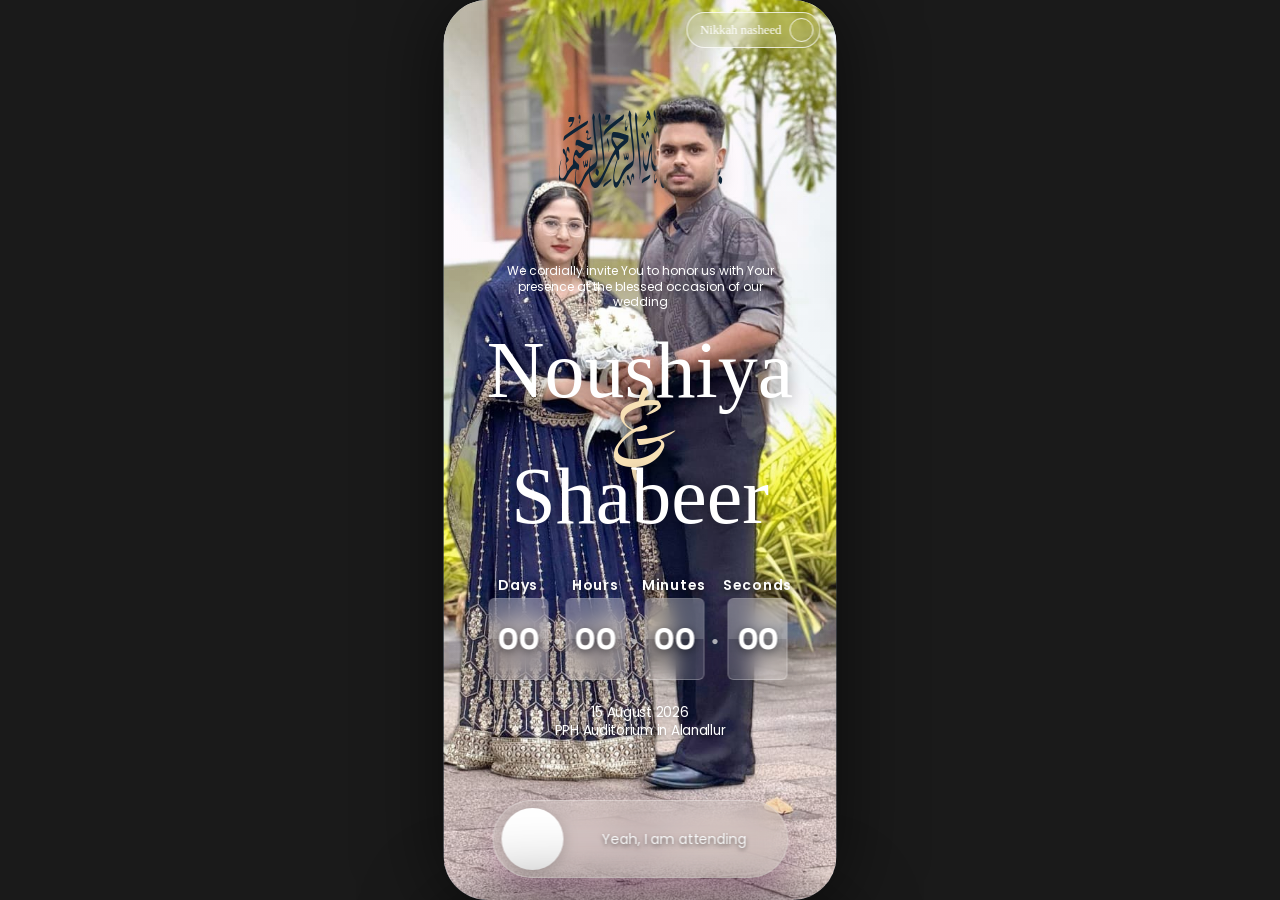
==== commit 658e47bb: "Add couple photo, update bismillah svg, index, and styling" ====
--- a/index.html
+++ b/index.html
@@ -18,8 +18,14 @@
   <section id="splash" class="page">
 
     <div class="splash-bg">
-      <img src="assets/splash-bg.jpg" alt="" aria-hidden="true" class="splash-bg-img" />
+      <img src="assets/couple photo.jpg" alt="" aria-hidden="true" class="splash-bg-img" />
       <div class="splash-overlay"></div>
+    </div>
+
+    <!-- Lock screen depth effect layer -->
+    <div class="splash-fg">
+      <!-- The user will provide this image with the background removed -->
+      <img src="assets/couple_photo_cutout.png" alt="" aria-hidden="true" class="splash-fg-img" />
     </div>
 
     <!-- Music pill (top-right) -->
@@ -36,10 +42,7 @@
       <img src="assets/bismillah.svg" alt="Bismillah ir-Rahman ir-Raheem" class="bismillah-img" />
     </div>
 
-    <!-- Malayalam title logo — Figma y=119, w=224, h=116 -->
-    <div class="splash-title-logo splash-enter" style="--delay:0.3s">
-      <img src="assets/malayalam-logo.svg" alt="" class="splash-title-img" />
-    </div>
+
 
     <!-- Invite text — Figma y=268, Poppins 12px -->
     <p class="splash-invite splash-enter" style="--delay:0.4s">
@@ -123,7 +126,7 @@
 
     <!-- Hero top -->
     <div class="details-hero">
-      <img src="assets/details-hero-bg.jpg" alt="" aria-hidden="true" class="details-hero-bg" />
+      <img src="assets/couple photo.jpg" alt="" aria-hidden="true" class="details-hero-bg" />
       <div class="details-hero-overlay"></div>
 
       <!-- Music pill -->
--- a/css/wedding.css
+++ b/css/wedding.css
@@ -47,10 +47,10 @@
 
 /* ── Design Tokens ───────────────────────── */
 :root {
-  --primary:      #780269;
-  --primary-dark: #5a0050;
-  --pink-light:   #ed94d5;
-  --pink-dark:    #fc72d7;
+  --primary:      #0d2438;
+  --primary-dark: #091826;
+  --pink-light:   #e6d5b3;
+  --pink-dark:    #c49c4f;
   --text-dark:    #171717;
   --text-body:    #516271;
   --card-bg:      #f6f6f6;
@@ -116,13 +116,20 @@
   inset: 0;
   z-index: 0;
   /* Gradient fallback if image fails to load */
-  background: linear-gradient(160deg, #f5d5ef 0%, #e080cc 30%, #b840a8 60%, #780269 100%);
-}
-.splash-bg-img {
+  background: linear-gradient(160deg, #e1e9f0 0%, #a3bccf 30%, #4f7494 60%, #0d2438 100%);
+}
+.splash-bg-img,
+.splash-fg-img {
   width: 100%;
   height: 100%;
   object-fit: cover;
   object-position: center top;
+}
+.splash-fg {
+  position: absolute;
+  inset: 0;
+  z-index: 3; /* this is above the text which is z-index: 2 */
+  pointer-events: none; /* allows clicks to pass through to underlying elements */
 }
 .splash-overlay {
   position: absolute;
@@ -134,9 +141,9 @@
 }
 
 /* ── Z-layer for all content ─────────────── */
-#splash > *:not(.splash-bg):not(.petals) {
-  position: absolute;
-  z-index: 2;
+#splash > *:not(.splash-bg):not(.petals):not(.splash-fg):not(.bismillah) {
+  position: absolute;
+  z-index: 4;
 }
 
 /* ── Music Pill (top-right) ──────────────── */
@@ -187,32 +194,20 @@
 /* ── Bismillah ───────────────────────────── */
 /*  Figma: y=80, w=104, h=27                   */
 .bismillah {
-  top: calc(max(env(safe-area-inset-top, 0px), 20px) + 5dvh); /* Figma y=80 + 15 breathing */
+  position: absolute;
+  z-index: 2;
+  top: calc(max(env(safe-area-inset-top, 0px), 20px) + 10dvh);
   left: 50%;
   transform: translateX(-50%);
-  width: 104px;
-  height: 27px;
+  width: 320px;
+  height: 82px;
 }
 .bismillah-img {
-  width: 104px;
-  height: 27px;
+  width: 320px;
+  height: 82px;
   object-fit: contain;
   object-position: center;
-}
-
-/* ── Malayalam title logo ────────────────── */
-/*  Figma: y=119, w=224, h=116                 */
-.splash-title-logo {
-  top: calc(max(env(safe-area-inset-top, 0px), 20px) + 12dvh); /* Figma y=119 + 15 */
-  left: 50%;
-  transform: translateX(-50%);
-  width: 224px;
-  height: 116px;
-}
-.splash-title-img {
-  width: 224px;
-  height: 116px;
-  object-fit: contain;
+  filter: drop-shadow(0px 4px 8px rgba(0,0,0,0.35));
 }
 
 /* ── Invite text ─────────────────────────── */
@@ -334,22 +329,25 @@
 .count-label {
   font-family: var(--font-sans);
   font-size: 14px;
-  font-weight: 500;
-  color: rgba(255,255,255,0.9);
-  letter-spacing: 0;
+  font-weight: 600;
+  color: #ffffff;
+  letter-spacing: 0.05em;
   line-height: 1;
+  text-shadow: 0 2px 6px rgba(0,0,0,0.6);
 }
 /* Figma: box 59.61×82.4px, gradient pink, border white */
 .count-box {
   width: 60px;
   height: 82px;
   border-radius: 6px;
-  border: 1px solid rgba(255,255,255,0.8);
-  background: linear-gradient(180deg, var(--pink-light) 0%, var(--pink-dark) 100%);
+  border: 1px solid rgba(255, 255, 255, 0.25);
+  background: rgba(255, 255, 255, 0.15);
+  backdrop-filter: blur(10px);
+  -webkit-backdrop-filter: blur(10px);
   display: flex;
   align-items: center;
   justify-content: center;
-  box-shadow: 0 6px 18px rgba(200,60,160,0.35);
+  box-shadow: 0 8px 32px rgba(0, 0, 0, 0.2);
   position: relative;
   overflow: hidden;
   flex-shrink: 0;
@@ -365,11 +363,12 @@
 .count-box span {
   font-family: 'Sora', var(--font-sans);
   font-size: 28px;
-  font-weight: 600;
+  font-weight: 700;
   color: #fff;
-  letter-spacing: -0.03em;
+  letter-spacing: -0.02em;
   position: relative;
   z-index: 1;
+  text-shadow: 0 2px 8px rgba(0,0,0,0.5);
 }
 .count-sep {
   display: flex;
@@ -388,13 +387,14 @@
   text-align: center;
   padding: 0 24px;
 }
-/* Figma: Poppins Regular 13.366px, color #780269 */
+/* Figma: Poppins Regular 13.366px, color #0d2438 */
 .event-date,
 .event-venue {
   font-family: var(--font-sans);
   font-size: 13.5px;
   font-weight: 400;
-  color: var(--primary);
+  color: #fff;
+  text-shadow: 0 2px 4px rgba(0,0,0,0.5);
   letter-spacing: -0.02em;
   line-height: 1.35;
 }
@@ -427,7 +427,7 @@
   inset: 0;
   border-radius: var(--radius-pill);
   background: linear-gradient(90deg,
-    rgba(120,2,105,0.35),
+    rgba(13,36,56,0.35),
     rgba(252,114,215,0.25));
   width: 0;
 }
@@ -461,14 +461,15 @@
   font-family: var(--font-sans);
   font-size: 14px;
   font-weight: 400;
-  color: var(--primary);
+  color: #fff;
+  text-shadow: 0 2px 4px rgba(0,0,0,0.5);
   pointer-events: none;
   letter-spacing: -0.01em;
   white-space: nowrap;
   transition: opacity 0.12s;
 }
 /* Done state */
-.swipe-track.done { background: rgba(120,2,105,0.2); }
+.swipe-track.done { background: rgba(13,36,56,0.2); }
 .swipe-track.done .swipe-thumb { background: var(--primary); }
 .swipe-track.done .swipe-thumb svg { stroke: #fff; }
 .swipe-track.done .swipe-label { color: #fff; padding-left: 0; font-weight: 500; }
@@ -548,16 +549,16 @@
   overflow: hidden;
   flex-shrink: 0;
   /* Gradient fallback if image fails to load */
-  background: linear-gradient(160deg, #d490c4 0%, #a03898 50%, #780269 100%);
+  background: linear-gradient(160deg, #dcd1c4 0%, #688094 50%, #0d2438 100%);
 }
 .details-hero-bg {
   position: absolute;
   left: 0; right: 0;
-  top: -10%;
+  top: 0;
   width: 100%;
-  height: 115%;
+  height: 100%;
   object-fit: cover;
-  object-position: center 35%;
+  object-position: center 15%;
 }
 .details-hero-overlay {
   position: absolute;
@@ -684,10 +685,10 @@
   gap: 5px;
   padding: 22px 20px 20px;
   margin: 10px 0 16px;
-  background: linear-gradient(160deg, rgba(120,2,105,0.04) 0%, #fff 55%);
+  background: linear-gradient(160deg, rgba(13,36,56,0.04) 0%, #fff 55%);
   border: 0.75px solid rgba(162,95,153,0.22);
   border-radius: 18px;
-  box-shadow: 0 8px 28px rgba(0,0,0,0.08), 0 2px 8px rgba(120,2,105,0.06);
+  box-shadow: 0 8px 28px rgba(0,0,0,0.08), 0 2px 8px rgba(13,36,56,0.06);
   position: relative;
   z-index: 5;
 }
@@ -701,7 +702,7 @@
 .sdt-line {
   flex: 1;
   height: 1px;
-  background: rgba(120,2,105,0.22);
+  background: rgba(13,36,56,0.22);
 }
 .sdt-sparkle {
   color: var(--primary);
@@ -775,7 +776,7 @@
 }
 .venue-pin-circle {
   width: 44px; height: 44px; border-radius: 50%;
-  background: rgba(120,2,105,0.09);
+  background: rgba(13,36,56,0.09);
   display: flex; align-items: center; justify-content: center;
   flex-shrink: 0;
   color: var(--primary);
@@ -809,7 +810,7 @@
   width: 100%;
   padding: 13px;
   border-radius: var(--radius-pill);
-  background: linear-gradient(135deg, var(--primary) 0%, #5a0050 100%);
+  background: linear-gradient(135deg, var(--primary) 0%, #091826 100%);
   color: #fff;
   font-family: var(--font-sans);
   font-size: 14px;
@@ -868,15 +869,15 @@
   text-align: left;
   transition: background 0.18s;
 }
-.accordion-header:active { background: rgba(120,2,105,0.05); }
+.accordion-header:active { background: rgba(13,36,56,0.05); }
 .transport-icon {
   width: 40px; height: 40px; border-radius: 10px;
-  background: rgba(120,2,105,0.08);
+  background: rgba(13,36,56,0.08);
   display: flex; align-items: center; justify-content: center; flex-shrink: 0;
   color: var(--primary);
   transition: background 0.2s;
 }
-.accordion-item.open .transport-icon { background: rgba(120,2,105,0.14); }
+.accordion-item.open .transport-icon { background: rgba(13,36,56,0.14); }
 .transport-title {
   font-size: 15px; font-weight: 500; color: var(--text-dark); flex: 1;
 }
@@ -928,7 +929,7 @@
 
 /* Gradient header */
 .selfie-header {
-  background: linear-gradient(135deg, #c040a0 0%, #780269 100%);
+  background: linear-gradient(135deg, #3e5c78 0%, #0d2438 100%);
   padding: 22px 20px;
   display: flex;
   align-items: center;
@@ -1012,7 +1013,7 @@
   border: 1px solid var(--primary);
 }
 .selfie-cta.outline:active {
-  background: rgba(120, 2, 105, 0.05); /* very light primary */
+  background: rgba(13, 36, 56, 0.05); /* very light primary */
 }
 
 .selfie-note {
@@ -1046,7 +1047,7 @@
 }
 .download-btn:active { background: var(--primary-dark); transform: scale(0.97); }
 .download-btn.disabled {
-  background: rgba(120,2,105,0.2);
+  background: rgba(13,36,56,0.2);
   cursor: not-allowed; transform: none;
 }
 
@@ -1073,7 +1074,10 @@
   .count-box       { width: 54px; height: 70px; }
   .count-box span  { font-size: 24px; }
   .count-label     { font-size: 12px; }
-  .count-sep       { padding-bottom: 28px; }
+  .count-sep svg {
+  margin-bottom: 24px;
+  filter: drop-shadow(0px 2px 4px rgba(0,0,0,0.5));
+}
 
   /* Bottom-anchor timer, date, and swipe — they never overlap regardless of height */
   .swipe-wrap {
